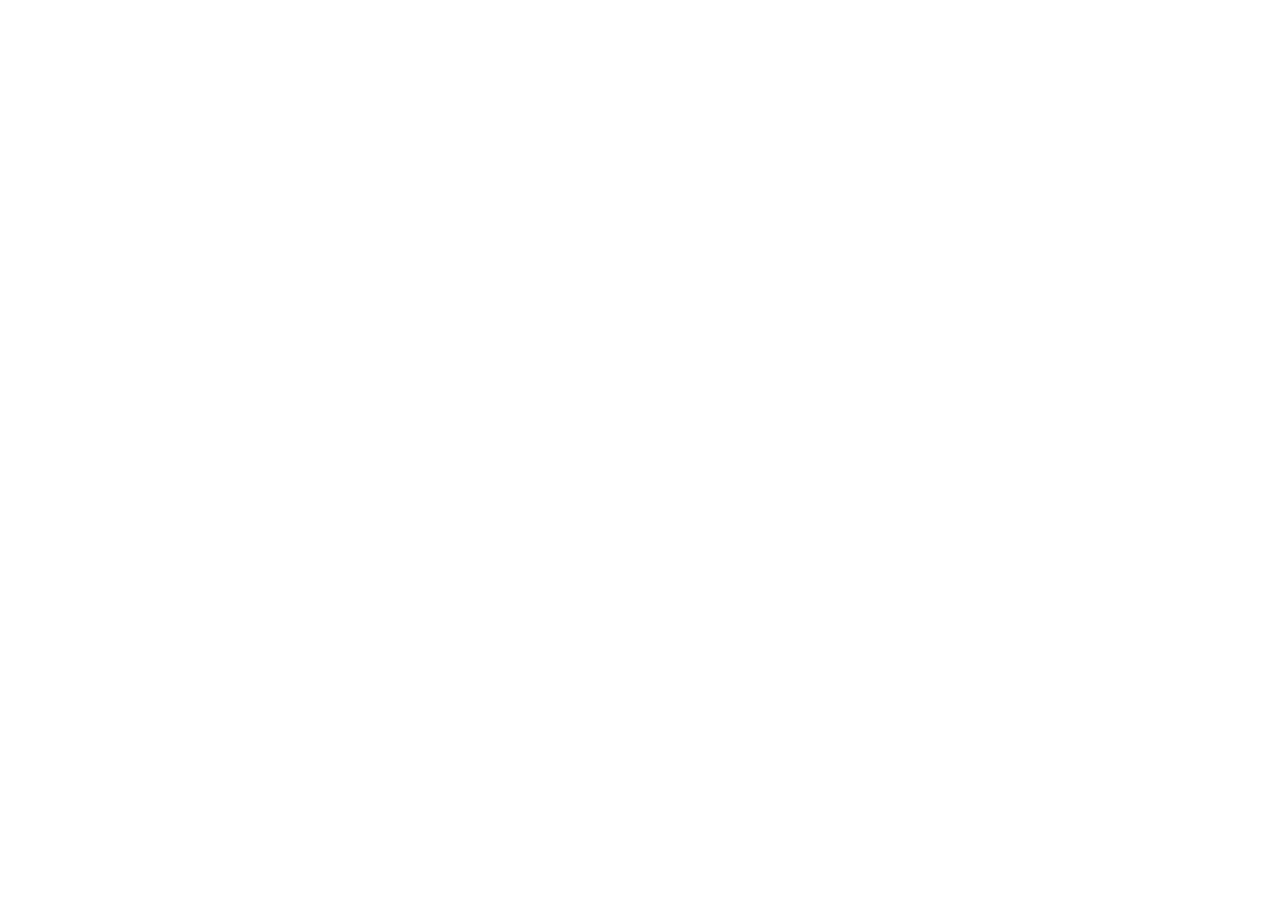
==== hobbiton.html @ b62ad3d4 "Created the initial website structure with the homepage, five attraction detail pages, stylesheet, a" ====
<!DOCTYPE html>
<html lang="en">

<head>
    <meta charset="UTF-8">
    <meta name="viewport" content="width=device-width, initial-scale=1.0">
    <title>Hobbiton Movie Set</title>
    <link rel="stylesheet" href="style.css">
</head>

<body>

</body>

</html>
---- style.css ----
/* Main stylesheet for the New Zealand tourist attractions website */
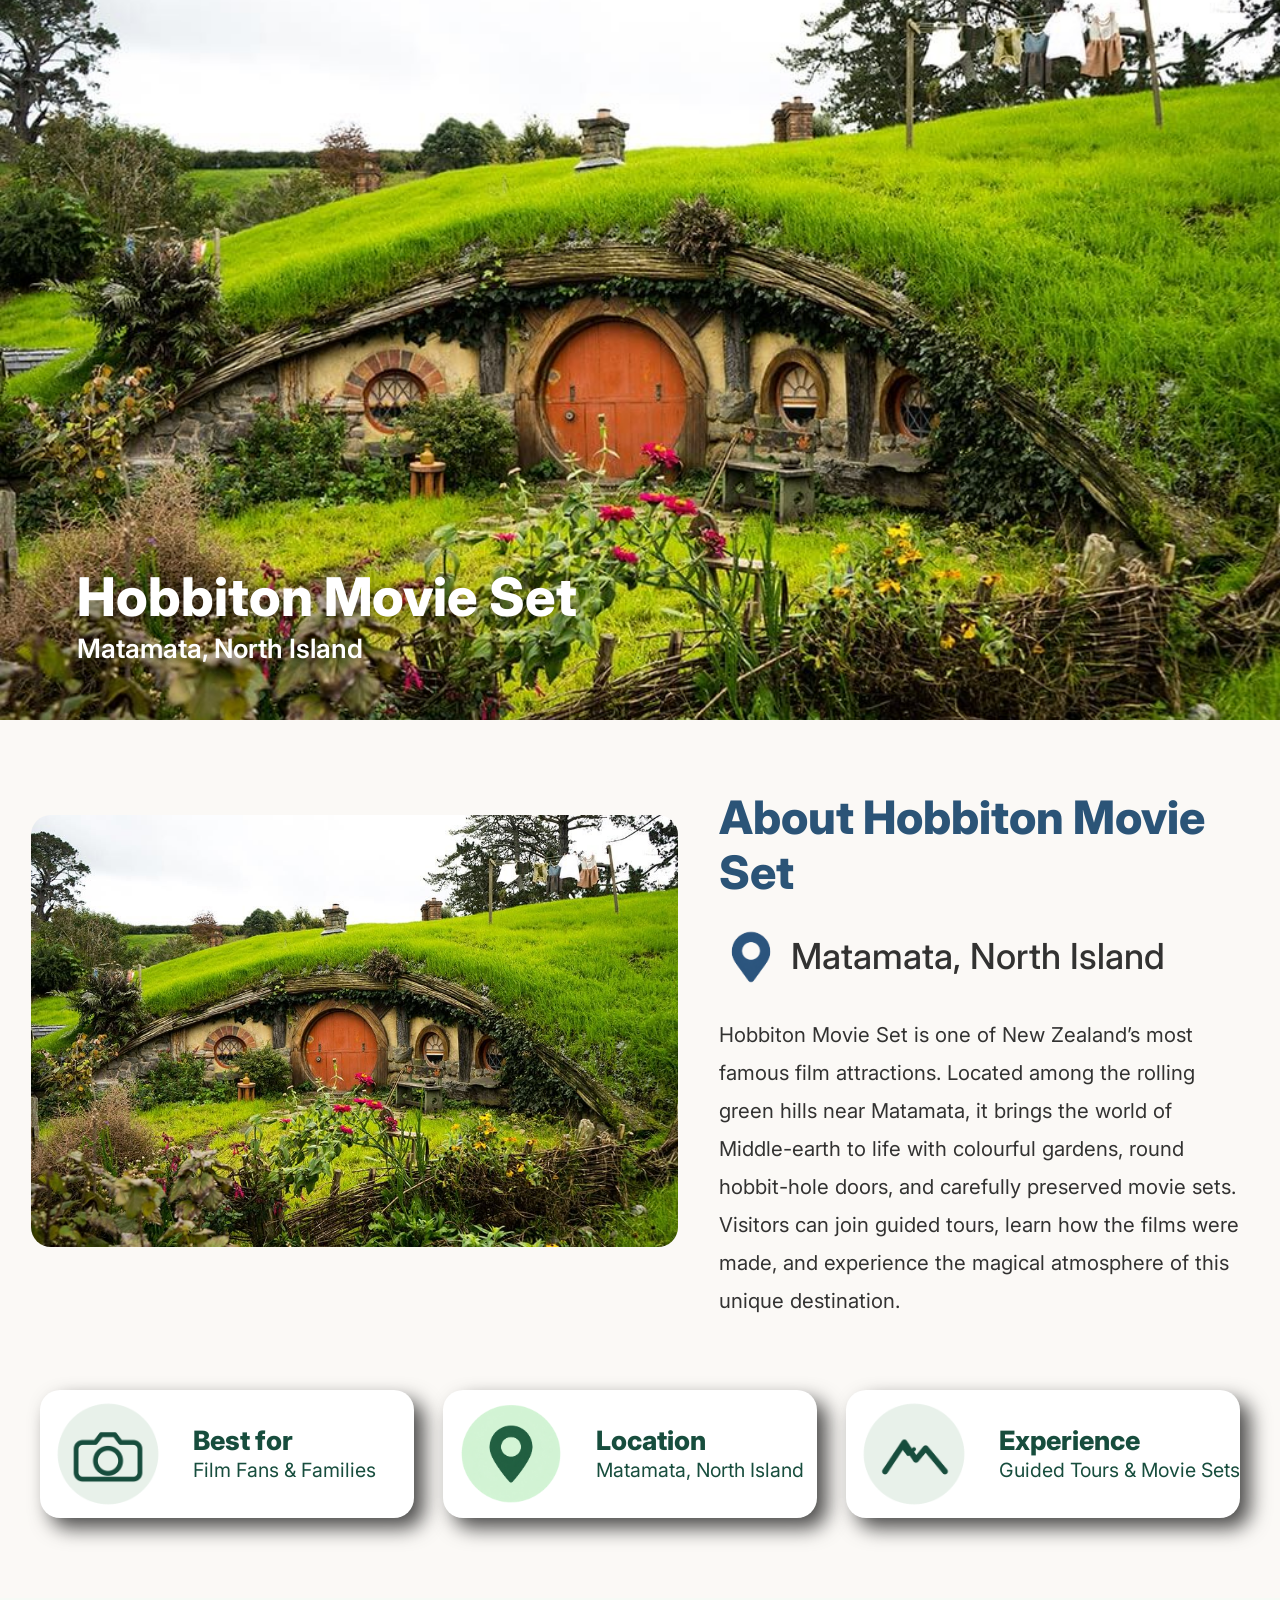
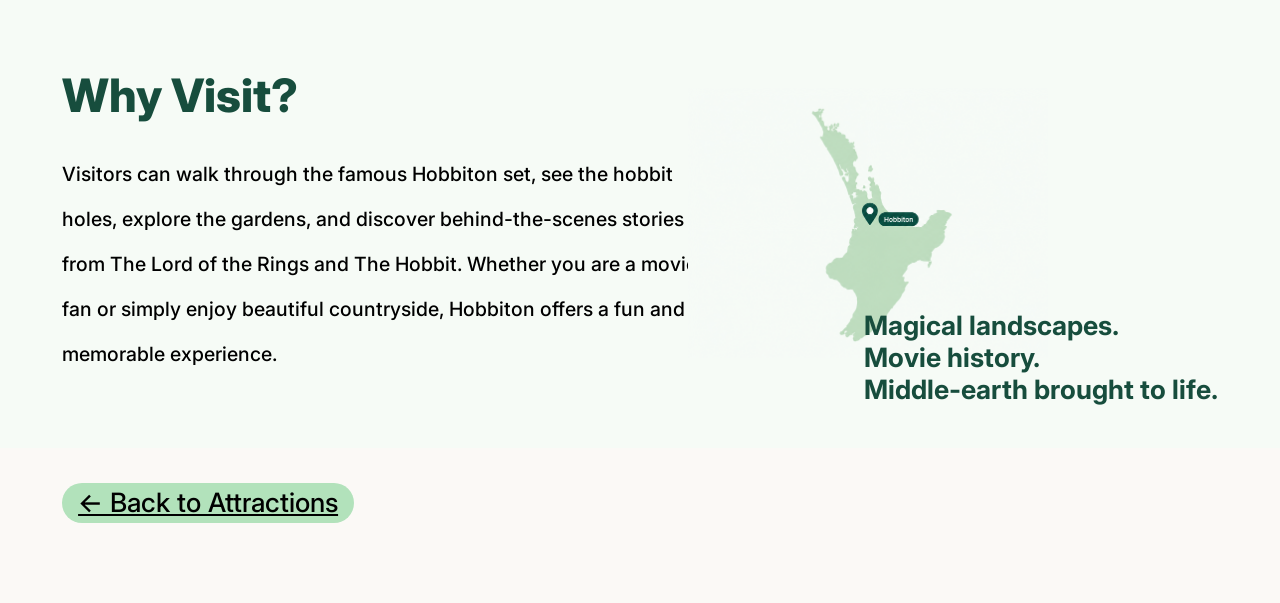
==== commit e0b792df: "Add Hobbiton Movie Set detail page" ====
--- a/hobbiton.html
+++ b/hobbiton.html
@@ -4,12 +4,180 @@
 <head>
     <meta charset="UTF-8">
     <meta name="viewport" content="width=device-width, initial-scale=1.0">
+
     <title>Hobbiton Movie Set</title>
+
     <link rel="stylesheet" href="style.css">
+
+    <link
+        href="https://fonts.googleapis.com/css2?family=Inter:wght@400;500;600;800;900&display=swap"
+        rel="stylesheet"
+    >
 </head>
 
 <body>
 
+    <!-- Hobbiton Hero Section -->
+    <section class="detail-hero">
+
+        <img
+            src="image/Hobbiton-Movie-Set.jpg"
+            alt="Hobbiton Movie Set"
+            class="detail-hero-image"
+        >
+
+        <div class="detail-hero-text">
+            <h1>Hobbiton Movie Set</h1>
+            <p>Matamata, North Island</p>
+        </div>
+
+    </section>
+
+
+    <!-- About Hobbiton Movie Set -->
+    <section class="milford-about">
+
+        <img
+            class="milford-about-image"
+            src="image/Hobbiton-Movie-Set.jpg"
+            alt="Hobbiton Movie Set"
+        >
+
+        <div class="milford-about-content">
+
+            <h2>About Hobbiton Movie Set</h2>
+
+            <div class="milford-about-location">
+
+                <img
+                    src="image/blue-location-image.png"
+                    alt="Location icon"
+                >
+
+                <p>Matamata, North Island</p>
+
+            </div>
+
+            <p class="milford-about-description">
+                Hobbiton Movie Set is one of New Zealand’s most
+                famous film attractions. Located among the rolling
+                green hills near Matamata, it brings the world of
+                Middle-earth to life with colourful gardens, round
+                hobbit-hole doors, and carefully preserved movie
+                sets. Visitors can join guided tours, learn how the
+                films were made, and experience the magical
+                atmosphere of this unique destination.
+            </p>
+
+        </div>
+
+    </section>
+
+
+    <!-- Hobbiton Information Cards -->
+    <section class="milford-info-cards">
+
+        <div class="milford-info-card">
+
+            <img
+                src="image/camera.png"
+                alt="Camera icon"
+                class="milford-info-icon"
+            >
+
+            <div class="milford-info-text">
+                <h3>Best for</h3>
+                <p>Film Fans &amp; Families</p>
+            </div>
+
+        </div>
+
+
+        <div class="milford-info-card">
+
+            <img
+                src="image/location.png"
+                alt="Location icon"
+                class="milford-info-icon"
+            >
+
+            <div class="milford-info-text">
+                <h3>Location</h3>
+                <p>Matamata, North Island</p>
+            </div>
+
+        </div>
+
+
+        <div class="milford-info-card">
+
+            <img
+                src="image/mountain.png"
+                alt="Mountain icon"
+                class="milford-info-icon"
+            >
+
+            <div class="milford-info-text">
+                <h3>Experience</h3>
+                <p>Guided Tours &amp; Movie Sets</p>
+            </div>
+
+        </div>
+
+    </section>
+
+
+    <!-- Why Visit Section -->
+    <section class="why-visit-section">
+
+        <div class="why-visit-content">
+
+            <div class="why-visit-text">
+
+                <h2>Why Visit?</h2>
+
+                <p>
+                    Visitors can walk through the famous Hobbiton set,
+                    see the hobbit holes, explore the gardens, and
+                    discover behind-the-scenes stories from The Lord
+                    of the Rings and The Hobbit. Whether you are a
+                    movie fan or simply enjoy beautiful countryside,
+                    Hobbiton offers a fun and memorable experience.
+                </p>
+
+            </div>
+
+
+            <div class="why-visit-map-area">
+
+                <img
+                    src="image/map-for-Hobbiton-Movie-Set.png"
+                    alt="Map showing Hobbiton Movie Set"
+                    class="why-visit-map"
+                >
+
+                <p class="why-visit-slogan">
+                    Magical landscapes.<br>
+                    Movie history.<br>
+                    Middle-earth brought to life.
+                </p>
+
+            </div>
+
+        </div>
+
+    </section>
+
+
+    <!-- Back to Attractions -->
+    <div class="back-button-container">
+
+        <a class="back-to-attractions" href="index.html#attractions">
+            ← Back to Attractions
+        </a>
+
+    </div>
+
 </body>
 
 </html>
--- a/style.css
+++ b/style.css
@@ -1 +1,1126 @@
-/* Main stylesheet for the New Zealand tourist attractions website */+/* Main stylesheet for the New Zealand tourist attractions website */
+
+* {
+    box-sizing: border-box;
+}
+
+html {
+    scroll-behavior: smooth;
+}
+
+body {
+    margin: 0;
+    font-family: Arial, Helvetica, sans-serif;
+    background-color: #fbf9f6;
+    color: #333333;
+    overflow-x: hidden;
+}
+
+h1,
+h2,
+h3,
+p {
+    margin-top: 0;
+}
+
+
+
+/* Hero section - matches the Figma desktop design */
+
+.hero-section {
+    position: relative;
+
+    width: 100%;
+    max-width: 1440px;
+
+    height: min(720px, 50vw);
+
+    margin: 0 auto;
+
+    background-image: url("image/title.jpg");
+    background-size: cover;
+    background-position: center;
+    background-repeat: no-repeat;
+
+    overflow: hidden;
+}
+
+
+/* Main heading scales slightly on different desktop screen sizes */
+
+.hero-title {
+    position: absolute;
+    
+    left: 6.67%;
+    top: 34.86%;
+
+    width: 86%;
+    
+    margin: 0;
+
+    font-family: "Inter", Arial, sans-serif;
+    font-size: clamp(48px, 6.25vw, 90px);
+    font-weight: 800;
+    line-height: 1.05;
+
+    color: #ffffff;
+
+    text-shadow: 0 4px 25px rgba(0, 0, 0, 0.6);
+}
+
+
+/* Keeps the title on the same two lines as the Figma design */
+
+.hero-title span {
+    display: block;
+    white-space: nowrap;
+}
+
+.hero-subtitle {
+    position: absolute;
+
+    left: 6.67%;
+    top: 68%;
+
+    width: 56%;
+
+    margin: 0;
+
+    font-family: "Inter", Arial, sans-serif;
+    font-size: clamp(18px, 2.08vw, 30px);
+    font-weight: 600;
+    line-height: 1.2;
+
+    color: #ffffff;
+
+    text-shadow: 0 4px 20px rgba(0, 0, 0, 0.8);
+}
+
+
+
+/* Discover Aotearoa Section */
+
+.discover-section {
+    width: 100%;
+    max-width: 1440px;
+    margin: 0 auto;
+    background-color: transparent;
+}
+
+.discover-content {
+    width: calc(100% - 12%);
+    max-width: 1227px;
+
+    margin: 0 auto;
+
+    padding-top: 55px;
+    padding-bottom: 70px;
+
+    display: grid;
+    grid-template-columns: 47% 1fr;
+    column-gap: 6%;
+
+    align-items: start;
+}
+
+
+/* Left text */
+
+.discover-text h2 {
+    margin: 0 0 22px 0;
+
+    font-family: "Inter", Arial, sans-serif;
+    font-size: 48px;
+    font-weight: 800;
+
+    color: #2B5477;
+}
+
+.discover-text p {
+    width: 100%;
+    margin: 0;
+
+    font-family: "Inter", Arial, sans-serif;
+    font-size: 24px;
+    font-weight: 400;
+    line-height: 34px;
+
+    color: #000000;
+}
+
+
+/* Right statistics */
+
+.discover-stats {
+    display: grid;
+    grid-template-columns: repeat(3, 1fr);
+    gap: 6%;
+}
+
+.stat-item {
+    width: 100%;
+    text-align: center;
+}
+
+.stat-item img {
+    display: block;
+
+    width: min(150px, 100%);
+    aspect-ratio: 1 / 1;
+
+    margin: 0 auto;  
+}
+
+.stat-number {
+    margin: 0;
+
+    font-family: "Inter", Arial, sans-serif;
+    font-size: 48px;
+    font-weight: 800;
+    line-height: 58px;
+
+    color: #2B5477;
+}
+
+.stat-endless {
+    font-size: 40px;
+}
+
+.stat-label {
+    margin: 0;
+
+    font-family: "Inter", Arial, sans-serif;
+    font-size: 24px;
+    font-weight: 500;
+    line-height: 34px;
+
+    color: #000000;
+    white-space: nowrap;
+}
+
+
+
+/* Five Classic Attractions Section */
+
+.attractions-section {
+    width: 100%;
+    max-width: 1440px;
+
+    margin: 0 auto;
+
+    background-color: #F6F3EB;
+
+    border-radius: 40px;
+
+    box-shadow: 20px 4px 30px 5px rgba(0, 0, 0, 1);
+
+    padding-top: 37px;
+    padding-bottom: 100px;
+}
+
+
+/* Attractions section heading */
+
+.attractions-title {
+    margin: 0;
+
+    text-align: center;
+
+    font-family: "Inter", Arial, sans-serif;
+    font-size: 64px;
+    font-weight: 900;
+    line-height: normal;
+
+    color: #2B5477;
+}
+
+
+
+/* Milford Sound - Place 1 */
+
+.place {
+    width: calc(100% - 9.4%);
+    max-width: 1369px;
+
+    margin-left: auto;
+    margin-right: auto;
+}
+
+.place-one {
+    margin-top: 70px;
+
+    display: grid;
+    grid-template-columns: 42% 1fr;
+    column-gap: 3%;
+
+    align-items: start;
+}
+
+.place-one .place-info {
+    padding-left: 30px;
+}
+
+/* Main attraction image */
+
+.place-image {
+    width: 100%;
+    aspect-ratio: 575 / 383;
+
+    display: block;
+    object-fit: cover;
+
+    margin-top: 30px;
+}
+
+
+/* Right-hand information */
+
+.place-info {
+    min-width: 0;
+}
+
+
+/* Number and title */
+
+.place-heading {
+    display: flex;
+    align-items: center;
+    gap: 18px;
+}
+
+.place-number {
+    width: clamp(58px, 5.9vw, 85px);
+    aspect-ratio: 1 / 1;
+
+    flex-shrink: 0;
+
+    display: flex;
+    align-items: center;
+    justify-content: center;
+
+    border-radius: 26px;
+
+    background-color: #2B5477;
+
+    font-family: "Inter", Arial, sans-serif;
+    font-size: clamp(38px, 3.75vw, 54px);
+    font-weight: 800;
+
+    color: #FFFFFF;
+}
+
+.place-heading h3 {
+    margin: 0;
+
+    font-family: "Inter", Arial, sans-serif;
+    font-size: clamp(32px, 3.6vw, 52px);
+    font-weight: 800;
+    line-height: normal;
+
+    color: #2B5477;
+}
+
+
+/* Location */
+
+.place-location {
+    margin-top: 12px;
+
+    display: flex;
+    align-items: center;
+
+    gap: 10px;
+}
+
+.place-location img {
+    width: 38px;
+    height: auto;
+
+    display: block;
+}
+
+.place-location p {
+    margin: 0;
+
+    font-family: "Inter", Arial, sans-serif;
+    font-size: clamp(25px, 2.8vw, 40px);
+    font-weight: 500;
+
+    color: rgba(0, 0, 0, 0.8);
+}
+
+
+/* Description */
+
+.place-description {
+    width: 100%;
+
+    margin-top: 35px;
+    margin-bottom: 0;
+
+    font-family: "Inter", Arial, sans-serif;
+    font-size: clamp(25px, 2.8vw, 40px);
+    font-weight: 500;
+    line-height: 1.2;
+
+    color: rgba(0, 0, 0, 0.8);
+}
+
+
+/* Tags */
+
+.place-tags {
+    margin-top: 28px;
+
+    display: flex;
+    align-items: center;
+
+    gap: 20px;
+}
+
+.tag {
+    display: inline-flex;
+    align-items: center;
+    justify-content: center;
+
+    padding: 4px 16px;
+
+    border-radius: 20px;
+
+    font-family: "Inter", Arial, sans-serif;
+    font-size: clamp(28px, 3.1vw, 45px);
+    font-weight: 500;
+    line-height: 1;
+
+    color: #000000;
+}
+
+.tag-nature {
+    background-color: #89BEEC;
+}
+
+.tag-adventure {
+    background-color: #B2E2BB;
+}
+
+
+/* Learn More link */
+
+.learn-more {
+    display: inline-block;
+
+    margin-top: 17px;
+
+    font-family: "Inter", Arial, sans-serif;
+    font-size: clamp(26px, 2.8vw, 40px);
+    font-weight: 500;
+
+    color: #000000;
+    text-decoration: none;
+}
+
+.learn-more span {
+    text-decoration: underline;
+}
+
+.learn-more:hover {
+    opacity: 0.7;
+}
+
+
+
+/* Hobbiton Movie Set - Place 2 */
+
+.place-two {
+    margin-top: 180px;
+
+    display: grid;
+    grid-template-columns: 1fr 42%;
+    column-gap: 3%;
+
+    align-items: start;
+}
+
+.place-two .place-info {
+    padding-left: 30px;
+}
+
+/* Culture tag */
+
+.tag-culture {
+    background-color: #F4C97A;
+}
+
+
+/* Family tag */
+
+.tag-family {
+    background-color: #C8B6E8;
+}
+
+
+
+/* Waitomo Glowworm Caves - Place 3 */
+
+.place-three {
+    margin-top: 180px;
+
+    display: grid;
+    grid-template-columns: 42% 1fr;
+    column-gap: 3%;
+
+    align-items: start;
+}
+
+.place-three .place-info {
+    padding-left: 30px;
+}
+
+
+/* Unique tag */
+
+.tag-unique {
+    background-color: #E6B7DF;
+}
+
+
+
+/* Rotorua - Place 4 */
+
+.place-four {
+    margin-top: 180px;
+
+    display: grid;
+    grid-template-columns: 1fr 42%;
+    column-gap: 3%;
+
+    align-items: start;
+}
+
+.place-four .place-info {
+    padding-left: 30px;
+}
+
+
+/* Relaxation tag */
+
+.tag-relaxation {
+    background-color: #F3B6A8;
+}
+
+
+
+/* Aoraki / Mount Cook - Place 5 */
+
+.place-five {
+    margin-top: 180px;
+
+    display: grid;
+    grid-template-columns: 42% 1fr;
+    column-gap: 3%;
+
+    align-items: start;
+}
+
+.place-five .place-info {
+    padding-left: 30px;
+}
+
+
+
+/* Where Are They Section */
+
+.location-section {
+    width: 100%;
+    max-width: 1440px;
+    height: 450px;
+    margin: 100px auto 0;
+    background-color: #F0F9EB;
+}
+
+
+/* Main layout */
+
+.location-content {
+    width: calc(100% - 9.2%);
+    height: 100%;
+    margin: 0 auto;
+
+    display: grid;
+    grid-template-columns: 52% 48%;
+    align-items: center;
+}
+
+
+/* Left side */
+
+.location-list h2 {
+    margin: 0 0 36px 0;
+
+    font-family: "Inter", Arial, sans-serif;
+    font-size: clamp(36px, 3.6vw, 52px);
+    font-weight: 800;
+    line-height: 1.1;
+
+    color: #174D3D;
+}
+
+
+/* Individual location row */
+
+.location-item {
+    display: flex;
+    align-items: center;
+    gap: 18px;
+
+    margin-bottom: 8px;
+}
+
+.location-item img {
+    width: 48px;
+    height: 48px;
+    flex-shrink: 0;
+}
+
+.location-item p {
+    margin: 0;
+
+    font-family: "Inter", Arial, sans-serif;
+    font-size: clamp(20px, 2.1vw, 30px);
+    line-height: 1.2;
+
+    white-space: nowrap;
+}
+
+.location-item strong {
+    font-weight: 800;
+    color: #174D3D;
+}
+
+.location-item span {
+    font-weight: 500;
+    color: #000000;
+}
+
+
+/* Right side */
+
+.location-map-area {
+    position: relative;
+    height: 100%;
+}
+
+.all-places-map {
+    position: absolute;
+
+    width: min(406px, 65%);
+    height: auto;
+
+    top: 0;
+    left: 0;
+
+    display: block;
+}
+
+
+/* Bottom right slogan */
+
+.location-slogan {
+    position: absolute;
+
+    right: 0;
+    bottom: 70px;
+
+    margin: 0;
+
+    font-family: "Inter", Arial, sans-serif;
+    font-size: clamp(21px, 2.1vw, 30px);
+    font-weight: 700;
+    line-height: 1.2;
+
+    color: #174D3D;
+}
+
+
+
+/* Travel Tips Section */
+
+.travel-tips-section {
+    width: calc(100% - 6.2%);
+    max-width: 1351px;
+    margin: 100px auto 0;
+
+    padding-bottom: 100px;
+}
+
+
+/* Travel Tips heading */
+
+.travel-tips-title {
+    margin: 0 0 69px 0;
+
+    text-align: center;
+
+    font-family: "Inter", Arial, sans-serif;
+    font-size: clamp(44px, 4.45vw, 64px);
+    font-weight: 900;
+    line-height: 1.2;
+
+    color: #2B5477;
+}
+
+
+/* Three tip cards */
+
+.travel-tips-cards {
+    display: grid;
+    grid-template-columns: repeat(3, 1fr);
+    gap: 29px;
+}
+
+
+/* Individual card */
+
+.travel-tip-card {
+    height: 174px;
+
+    display: flex;
+    align-items: center;
+
+    background-color: #FFFFFF;
+
+    border-radius: 20px;
+
+    box-shadow: 10px 10px 20px 0 rgba(0, 0, 0, 0.7);
+
+    overflow: hidden;
+}
+
+
+/* Tip icon */
+
+.travel-tip-icon {
+    width: 126px;
+    height: 126px;
+
+    flex-shrink: 0;
+
+    object-fit: contain;
+}
+
+
+/* Tip text */
+
+.travel-tip-text {
+    padding-right: 20px;
+}
+
+
+/* Card heading */
+
+.travel-tip-text h3 {
+    margin: 0 0 5px 0;
+
+    font-family: "Inter", Arial, sans-serif;
+    font-size: clamp(18px, 1.74vw, 25px);
+    font-weight: 800;
+    line-height: 1.2;
+
+    color: #174D3D;
+}
+
+
+/* Card description */
+
+.travel-tip-text p {
+    margin: 0;
+
+    font-family: "Inter", Arial, sans-serif;
+    font-size: clamp(12px, 1.04vw, 15px);
+    font-weight: 400;
+    line-height: 23px;
+
+    color: #174D3D;
+}
+
+
+
+/* Detail Page Hero Section */
+
+.detail-hero {
+    position: relative;
+
+    width: 100%;
+    max-width: 1440px;
+    height: 720px;
+
+    margin: 0 auto;
+
+    overflow: hidden;
+}
+
+
+.detail-hero-image {
+    width: 100%;
+    height: 100%;
+
+    display: block;
+
+    object-fit: cover;
+}
+
+
+/* Hero text */
+
+.detail-hero-text {
+    position: absolute;
+
+    left: 6%;
+    bottom: 55px;
+}
+
+
+.detail-hero-text h1 {
+    margin: 0;
+
+    font-family: "Inter", Arial, sans-serif;
+    font-size: clamp(42px, 4.17vw, 60px);
+    font-weight: 800;
+    line-height: 1.1;
+
+    color: #FFFFFF;
+
+    text-shadow:
+        0 4px 25px rgba(0, 0, 0, 0.6);
+}
+
+
+.detail-hero-text p {
+    margin: 6px 0 0 0;
+
+    font-family: "Inter", Arial, sans-serif;
+    font-size: clamp(22px, 2.08vw, 30px);
+    font-weight: 600;
+    line-height: 1.2;
+
+    color: #FFFFFF;
+
+    text-shadow:
+        0 4px 20px rgba(0, 0, 0, 0.8);
+}
+
+
+
+/* About Milford Sound Section */
+
+.milford-about {
+    width: calc(100% - 4.8%);
+    max-width: 1325px;
+
+    margin: 70px auto 0;
+
+    display: grid;
+    grid-template-columns: 53.1% 1fr;
+    column-gap: 3.4%;
+
+    align-items: start;
+}
+
+
+/* Milford Sound image */
+
+.milford-about-image {
+    width: 100%;
+    aspect-ratio: 704 / 470;
+
+    display: block;
+    object-fit: cover;
+
+    border-radius: 20px;
+
+    margin-top: 25px;
+}
+
+
+/* Right content */
+
+.milford-about-content {
+    min-width: 0;
+}
+
+
+/* About heading */
+
+.milford-about-content h2 {
+    margin: 0;
+
+    font-family: "Inter", Arial, sans-serif;
+    font-size: clamp(36px, 3.6vw, 52px);
+    font-weight: 800;
+    line-height: 1.2;
+
+    color: #2B5477;
+}
+
+
+/* Location row */
+
+.milford-about-location {
+    margin-top: 24px;
+
+    display: flex;
+    align-items: center;
+
+    gap: 8px;
+}
+
+.milford-about-location img {
+    width: 64px;
+    height: 64px;
+
+    flex-shrink: 0;
+}
+
+.milford-about-location p {
+    margin: 0;
+
+    font-family: "Inter", Arial, sans-serif;
+    font-size: clamp(28px, 2.8vw, 40px);
+    font-weight: 500;
+    line-height: 1.2;
+
+    color: rgba(0, 0, 0, 0.8);
+
+    white-space: nowrap;
+}
+
+
+/* Description */
+
+.milford-about-description {
+    margin: 27px 0 0 0;
+
+    font-family: "Inter", Arial, sans-serif;
+    font-size: clamp(17px, 1.6vw, 23px);
+    font-weight: 400;
+    line-height: 38px;
+
+    color: rgba(0, 0, 0, 0.8);
+}
+
+
+
+/* Milford Sound Information Cards */
+
+.milford-info-cards {
+    width: calc(100% - 6.2%);
+    max-width: 1351px;
+
+    margin: 70px auto 0;
+
+    display: grid;
+    grid-template-columns: repeat(3, 1fr);
+    gap: 29px;
+}
+
+
+/* Individual information card */
+
+.milford-info-card {
+    height: 128px;
+
+    display: flex;
+    align-items: center;
+
+    padding-left: 10px;
+
+    background-color: #FFFFFF;
+    border-radius: 20px;
+
+    box-shadow: 10px 10px 20px 0 rgba(0, 0, 0, 0.7);
+}
+
+
+/* Card icon */
+
+.milford-info-icon {
+    width: 116px;
+    height: 116px;
+
+    flex-shrink: 0;
+
+    object-fit: contain;
+}
+
+
+/* Card text */
+
+.milford-info-text {
+    margin-left: 27px;
+}
+
+
+/* Card heading */
+
+.milford-info-text h3 {
+    margin: 0;
+
+    font-family: "Inter", Arial, sans-serif;
+    font-size: clamp(22px, 2.08vw, 30px);
+    font-weight: 800;
+    line-height: 1.2;
+
+    color: #174D3D;
+}
+
+
+/* Card description */
+
+.milford-info-text p {
+    margin: 2px 0 0 0;
+
+    font-family: "Inter", Arial, sans-serif;
+    font-size: clamp(16px, 1.53vw, 22px);
+    font-weight: 400;
+    line-height: 1.2;
+
+    color: #174D3D;
+
+    white-space: nowrap;
+}
+
+
+
+/* Why Visit Section */
+
+.why-visit-section {
+    width: 100%;
+    max-width: 1440px;
+    height: 450px;
+
+    margin: 80px auto 0;
+
+    background-color: #F6FBF6;
+}
+
+
+/* Main layout */
+
+.why-visit-content {
+    width: calc(100% - 9.7%);
+    height: 100%;
+
+    margin: 0 auto;
+
+    display: grid;
+    grid-template-columns: 55% 45%;
+
+    align-items: center;
+}
+
+
+/* Left side */
+
+.why-visit-text h2 {
+    margin: 0 0 28px 0;
+
+    font-family: "Inter", Arial, sans-serif;
+    font-size: clamp(36px, 3.6vw, 52px);
+    font-weight: 800;
+    line-height: 1.2;
+
+    color: #174D3D;
+}
+
+
+.why-visit-text p {
+    max-width: 707px;
+
+    margin: 0;
+
+    font-family: "Inter", Arial, sans-serif;
+    font-size: clamp(17px, 1.53vw, 22px);
+    font-weight: 500;
+    line-height: 45px;
+
+    color: #000000;
+}
+
+
+/* Right side */
+
+.why-visit-map-area {
+    position: relative;
+
+    height: 100%;
+}
+
+
+/* Milford Sound map */
+
+.why-visit-map {
+    position: absolute;
+
+    width: 360px;
+    height: 450px;
+
+    left: -10px;
+    top: 0;
+
+    object-fit: contain;
+}
+
+
+/* Right-side slogan */
+
+.why-visit-slogan {
+    position: absolute;
+
+    right: 0;
+    bottom: 42px;
+
+    margin: 0;
+
+    font-family: "Inter", Arial, sans-serif;
+    font-size: clamp(22px, 2.08vw, 30px);
+    font-weight: 700;
+    line-height: 1.2;
+
+    color: #174D3D;
+}
+
+
+
+/* Back to Attractions Button */
+
+.back-button-container {
+    width: calc(100% - 9.7%);
+    max-width: 1300px;
+
+    margin: 35px auto 80px;
+}
+
+
+.back-to-attractions {
+    display: inline-block;
+
+    padding: 4px 16px;
+
+    background-color: #B2E2BB;
+    border-radius: 20px;
+
+    font-family: "Inter", Arial, sans-serif;
+    font-size: clamp(22px, 2.08vw, 30px);
+    font-weight: 500;
+    line-height: 1.2;
+
+    color: #000000;
+    text-decoration: underline;
+
+    transition: 0.2s ease;
+}
+
+
+.back-to-attractions:hover {
+    opacity: 0.8;
+}
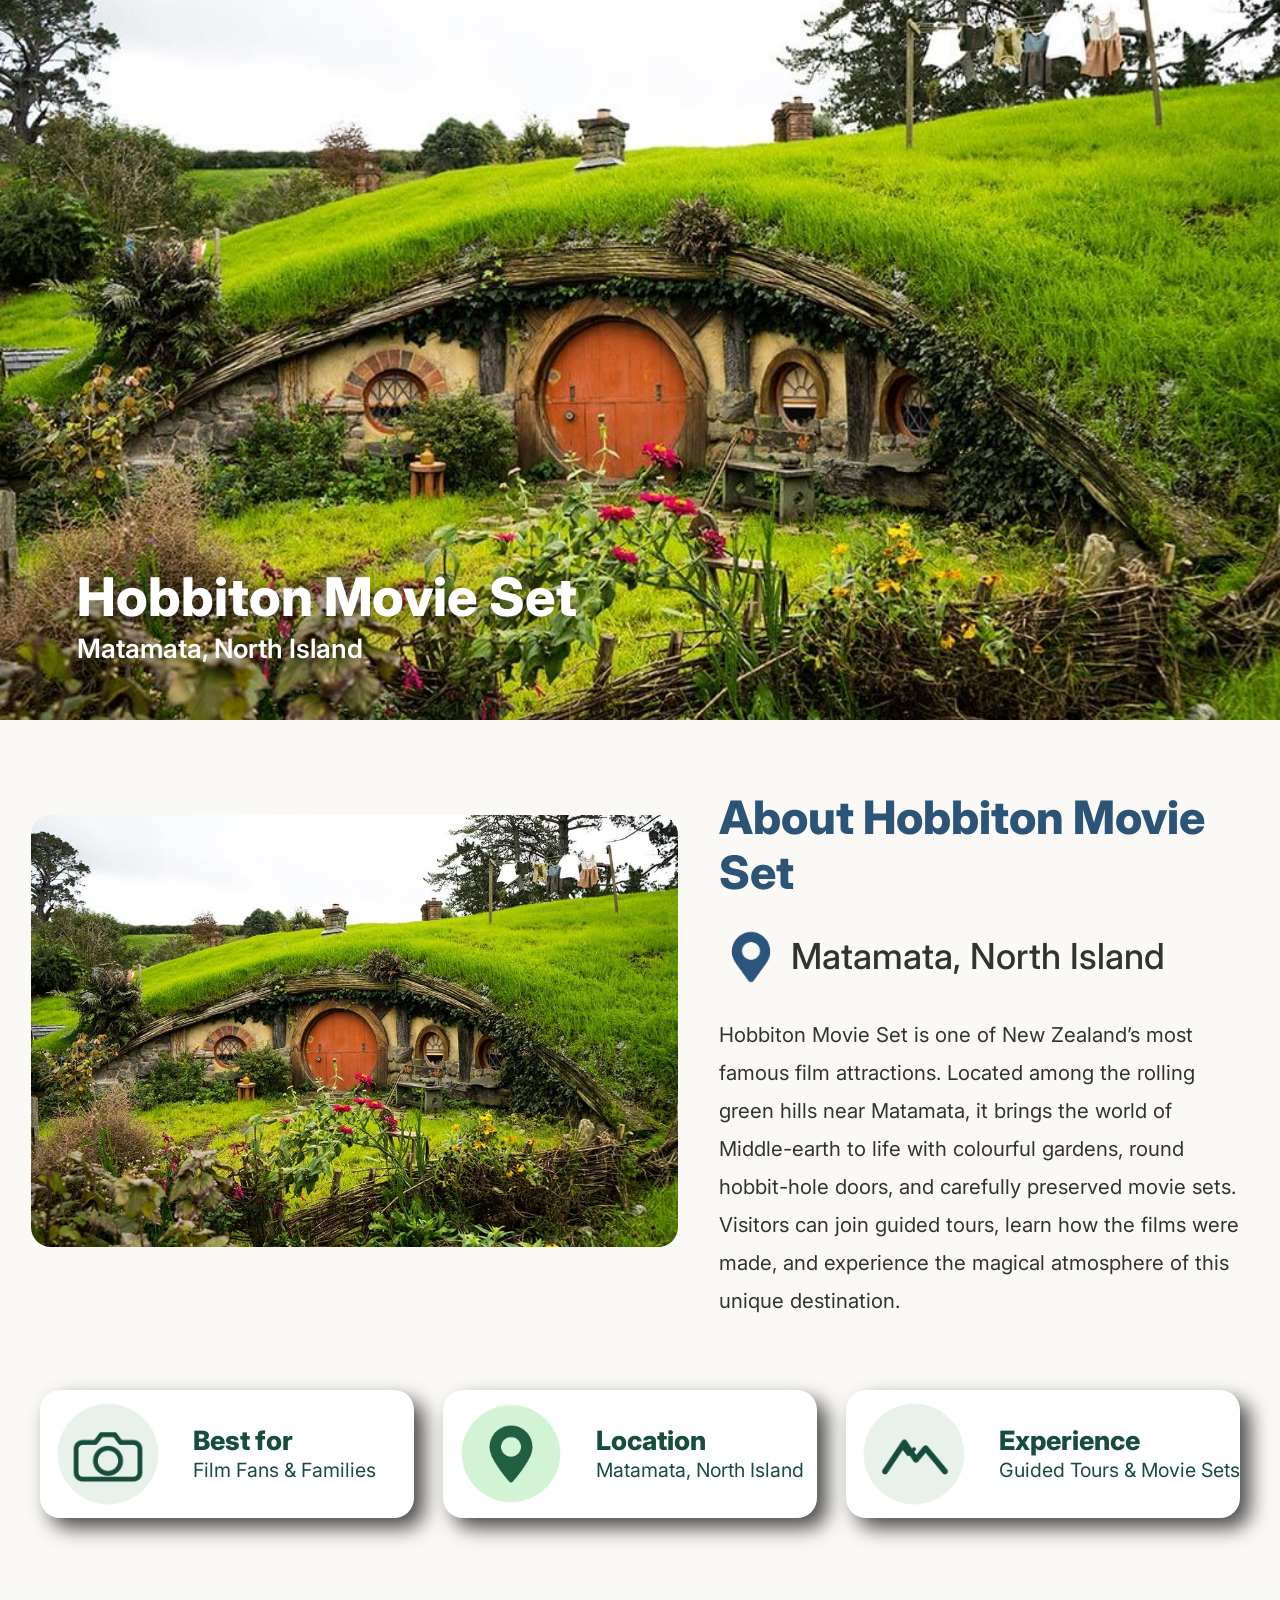
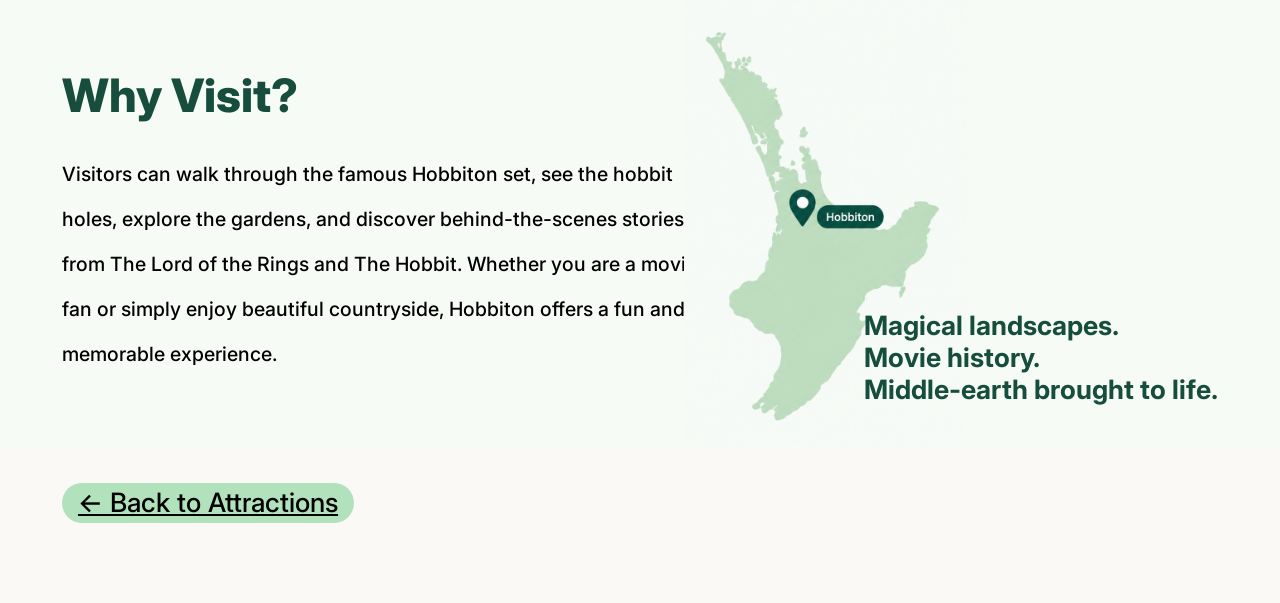
==== commit fe26f1fd: "Added separate map classes for each detail page so their positions can be adjusted independently, an" ====
--- a/hobbiton.html
+++ b/hobbiton.html
@@ -153,7 +153,7 @@
                 <img
                     src="image/map-for-Hobbiton-Movie-Set.png"
                     alt="Map showing Hobbiton Movie Set"
-                    class="why-visit-map"
+                    class="why-visit-map hobbiton-map"
                 >
 
                 <p class="why-visit-slogan">
--- a/style.css
+++ b/style.css
@@ -1064,10 +1064,18 @@
     width: 360px;
     height: 450px;
 
+    top: 0;
+
+    object-fit: contain;
+}
+
+
+.milford-map {
     left: -10px;
-    top: 0;
-
-    object-fit: contain;
+}
+
+.hobbiton-map {
+    left: -52px;
 }
 
 
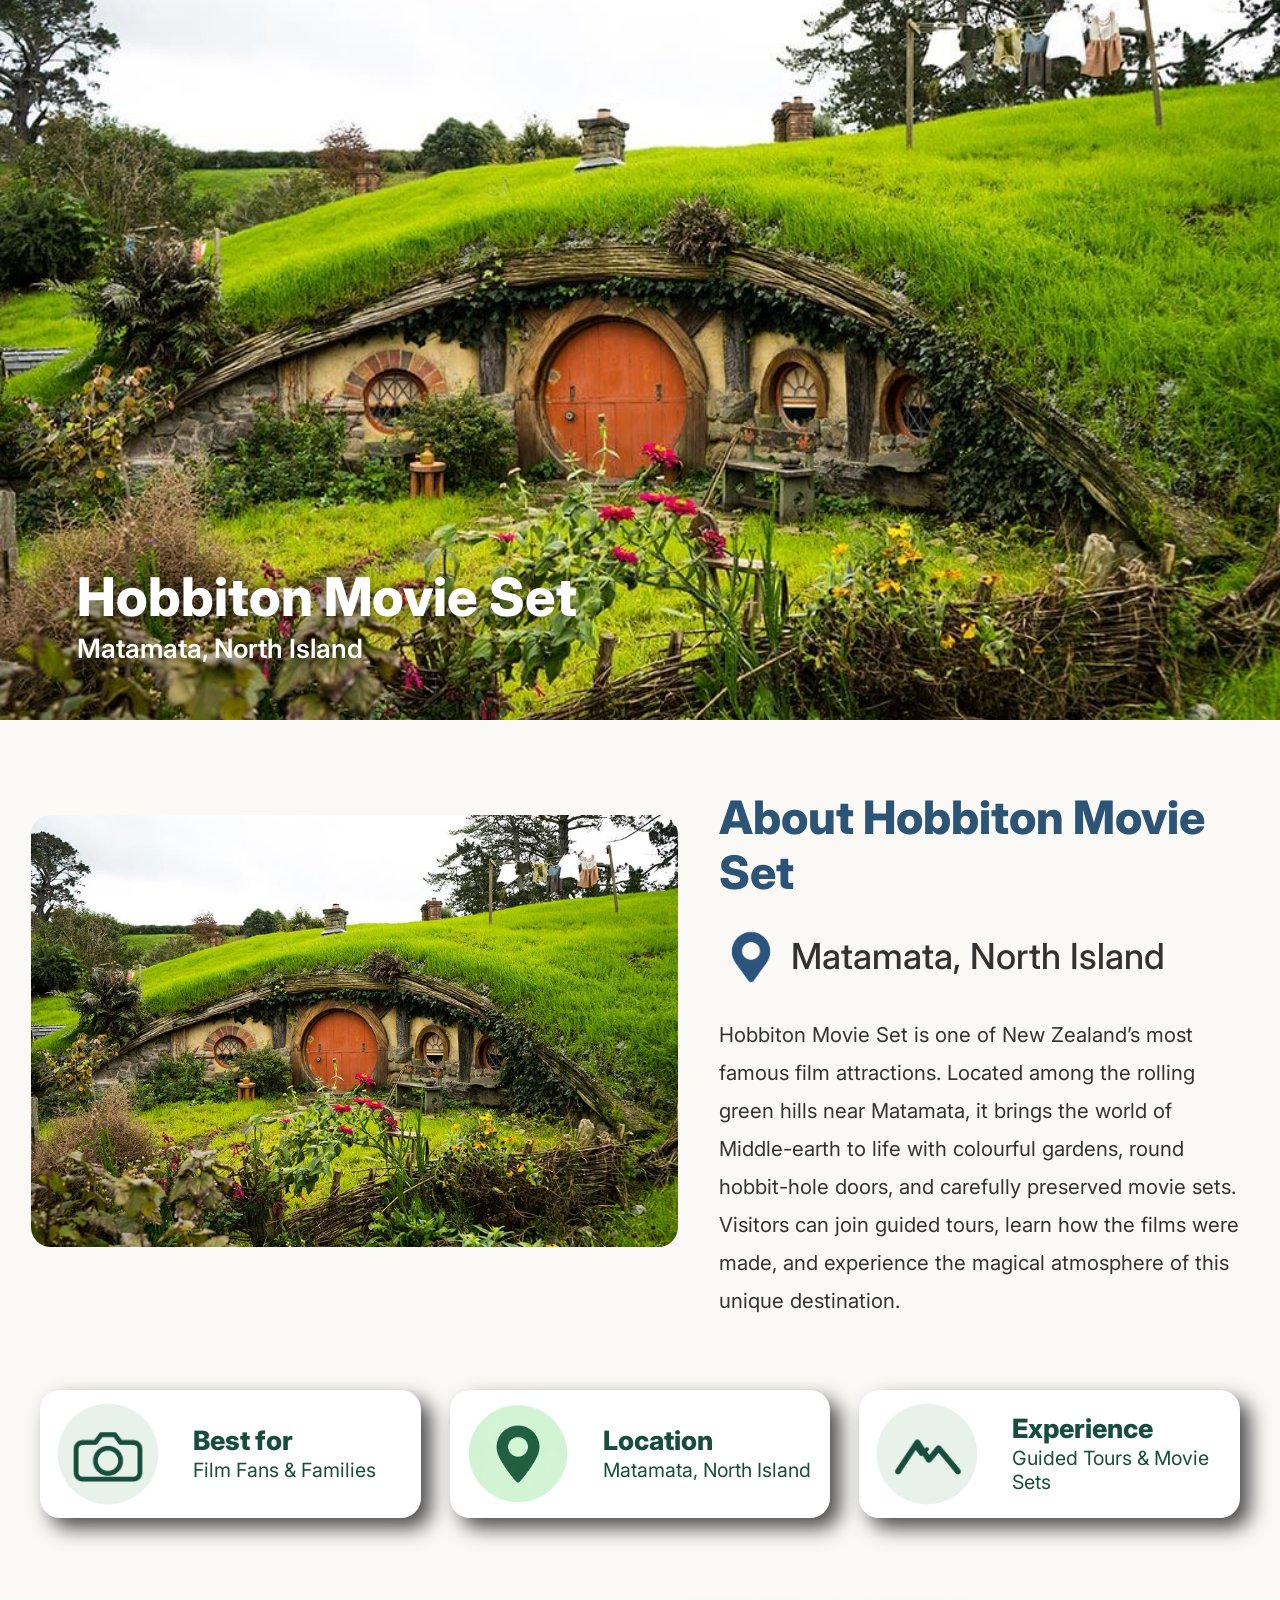
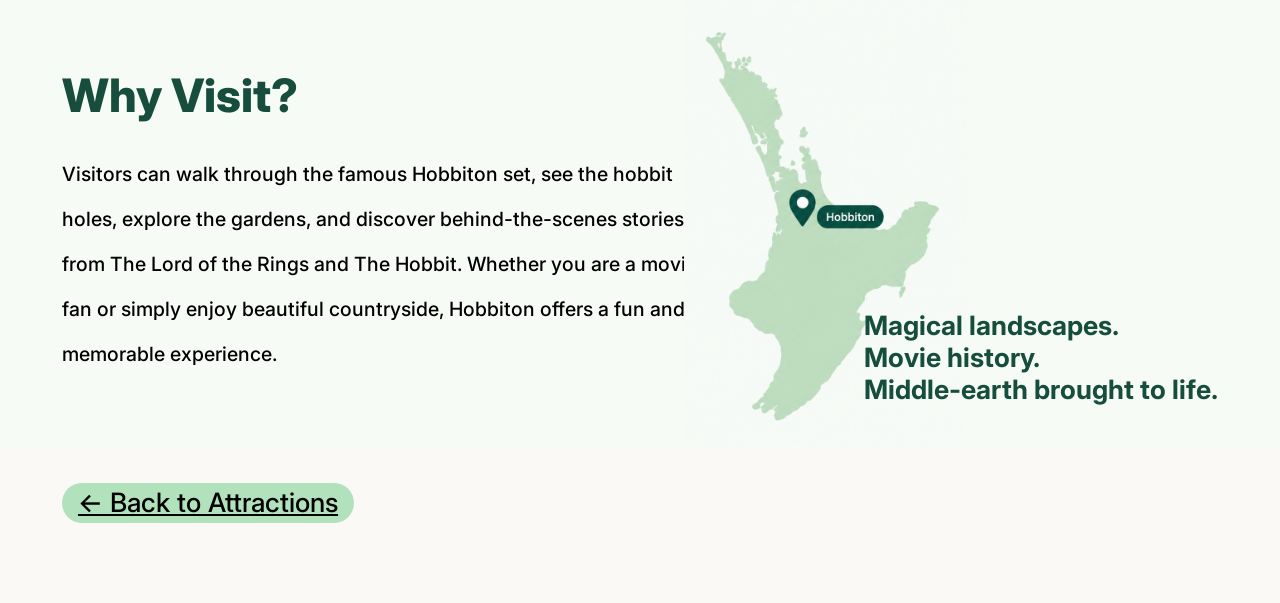
==== commit 8090b8b3: "Renamed Milford-specific classes to shared detail-page classes because the same styles are used acro" ====
--- a/hobbiton.html
+++ b/hobbiton.html
@@ -35,19 +35,19 @@
 
 
     <!-- About Hobbiton Movie Set -->
-    <section class="milford-about">
+    <section class="detail-about">
 
         <img
-            class="milford-about-image"
+            class="detail-about-image"
             src="image/Hobbiton-Movie-Set.jpg"
             alt="Hobbiton Movie Set"
         >
 
-        <div class="milford-about-content">
+        <div class="detail-about-content">
 
             <h2>About Hobbiton Movie Set</h2>
 
-            <div class="milford-about-location">
+            <div class="detail-about-location">
 
                 <img
                     src="image/blue-location-image.png"
@@ -58,7 +58,7 @@
 
             </div>
 
-            <p class="milford-about-description">
+            <p class="detail-about-description">
                 Hobbiton Movie Set is one of New Zealand’s most
                 famous film attractions. Located among the rolling
                 green hills near Matamata, it brings the world of
@@ -75,17 +75,17 @@
 
 
     <!-- Hobbiton Information Cards -->
-    <section class="milford-info-cards">
+    <section class="detail-info-cards">
 
-        <div class="milford-info-card">
+        <div class="detail-info-card">
 
             <img
                 src="image/camera.png"
                 alt="Camera icon"
-                class="milford-info-icon"
+                class="detail-info-icon"
             >
 
-            <div class="milford-info-text">
+            <div class="detail-info-text">
                 <h3>Best for</h3>
                 <p>Film Fans &amp; Families</p>
             </div>
@@ -93,15 +93,15 @@
         </div>
 
 
-        <div class="milford-info-card">
+        <div class="detail-info-card">
 
             <img
                 src="image/location.png"
                 alt="Location icon"
-                class="milford-info-icon"
+                class="detail-info-icon"
             >
 
-            <div class="milford-info-text">
+            <div class="detail-info-text">
                 <h3>Location</h3>
                 <p>Matamata, North Island</p>
             </div>
@@ -109,15 +109,15 @@
         </div>
 
 
-        <div class="milford-info-card">
+        <div class="detail-info-card">
 
             <img
                 src="image/mountain.png"
                 alt="Mountain icon"
-                class="milford-info-icon"
+                class="detail-info-icon"
             >
 
-            <div class="milford-info-text">
+            <div class="detail-info-text">
                 <h3>Experience</h3>
                 <p>Guided Tours &amp; Movie Sets</p>
             </div>
--- a/style.css
+++ b/style.css
@@ -1,5 +1,4 @@
 /* Main stylesheet for the New Zealand tourist attractions website */
-
 * {
     box-sizing: border-box;
 }
@@ -26,51 +25,37 @@
 
 
 /* Hero section - matches the Figma desktop design */
-
 .hero-section {
     position: relative;
-
     width: 100%;
     max-width: 1440px;
-
     height: min(720px, 50vw);
-
     margin: 0 auto;
-
     background-image: url("image/title.jpg");
     background-size: cover;
     background-position: center;
     background-repeat: no-repeat;
-
     overflow: hidden;
 }
 
 
 /* Main heading scales slightly on different desktop screen sizes */
-
 .hero-title {
     position: absolute;
-    
     left: 6.67%;
     top: 34.86%;
-
-    width: 86%;
-    
-    margin: 0;
-
+    width: 86%;  
+    margin: 0;
     font-family: "Inter", Arial, sans-serif;
     font-size: clamp(48px, 6.25vw, 90px);
     font-weight: 800;
     line-height: 1.05;
-
-    color: #ffffff;
-
+    color: #FFFFFF;
     text-shadow: 0 4px 25px rgba(0, 0, 0, 0.6);
 }
 
 
 /* Keeps the title on the same two lines as the Figma design */
-
 .hero-title span {
     display: block;
     white-space: nowrap;
@@ -78,28 +63,21 @@
 
 .hero-subtitle {
     position: absolute;
-
     left: 6.67%;
     top: 68%;
-
     width: 56%;
-
-    margin: 0;
-
+    margin: 0;
     font-family: "Inter", Arial, sans-serif;
     font-size: clamp(18px, 2.08vw, 30px);
     font-weight: 600;
     line-height: 1.2;
-
-    color: #ffffff;
-
+    color: #FFFFFF;
     text-shadow: 0 4px 20px rgba(0, 0, 0, 0.8);
 }
 
 
 
 /* Discover Aotearoa Section */
-
 .discover-section {
     width: 100%;
     max-width: 1440px;
@@ -110,47 +88,37 @@
 .discover-content {
     width: calc(100% - 12%);
     max-width: 1227px;
-
     margin: 0 auto;
-
     padding-top: 55px;
     padding-bottom: 70px;
-
     display: grid;
     grid-template-columns: 47% 1fr;
     column-gap: 6%;
-
     align-items: start;
 }
 
 
 /* Left text */
-
 .discover-text h2 {
     margin: 0 0 22px 0;
-
     font-family: "Inter", Arial, sans-serif;
     font-size: 48px;
     font-weight: 800;
-
     color: #2B5477;
 }
 
 .discover-text p {
     width: 100%;
     margin: 0;
-
     font-family: "Inter", Arial, sans-serif;
     font-size: 24px;
     font-weight: 400;
     line-height: 34px;
-
     color: #000000;
 }
 
 
 /* Right statistics */
-
 .discover-stats {
     display: grid;
     grid-template-columns: repeat(3, 1fr);
@@ -164,21 +132,17 @@
 
 .stat-item img {
     display: block;
-
     width: min(150px, 100%);
     aspect-ratio: 1 / 1;
-
     margin: 0 auto;  
 }
 
 .stat-number {
     margin: 0;
-
     font-family: "Inter", Arial, sans-serif;
     font-size: 48px;
     font-weight: 800;
     line-height: 58px;
-
     color: #2B5477;
 }
 
@@ -188,12 +152,10 @@
 
 .stat-label {
     margin: 0;
-
     font-family: "Inter", Arial, sans-serif;
     font-size: 24px;
     font-weight: 500;
     line-height: 34px;
-
     color: #000000;
     white-space: nowrap;
 }
@@ -201,87 +163,79 @@
 
 
 /* Five Classic Attractions Section */
-
 .attractions-section {
     width: 100%;
     max-width: 1440px;
-
     margin: 0 auto;
-
     background-color: #F6F3EB;
-
     border-radius: 40px;
-
     box-shadow: 20px 4px 30px 5px rgba(0, 0, 0, 1);
-
     padding-top: 37px;
     padding-bottom: 100px;
 }
 
 
 /* Attractions section heading */
-
 .attractions-title {
     margin: 0;
-
     text-align: center;
-
     font-family: "Inter", Arial, sans-serif;
     font-size: 64px;
     font-weight: 900;
     line-height: normal;
-
     color: #2B5477;
 }
 
 
-
-/* Milford Sound - Place 1 */
-
+/* Attraction Cards */
 .place {
     width: calc(100% - 9.4%);
     max-width: 1369px;
-
-    margin-left: auto;
-    margin-right: auto;
-}
-
-.place-one {
-    margin-top: 70px;
-
+    margin: 0 auto;
+}
+
+
+/* Image left, text right */
+.place-one,
+.place-three,
+.place-five {
+    margin-top: 180px;
     display: grid;
     grid-template-columns: 42% 1fr;
     column-gap: 3%;
-
     align-items: start;
 }
 
-.place-one .place-info {
-    padding-left: 30px;
-}
-
-/* Main attraction image */
-
+
+/* Text left, image right */
+.place-two,
+.place-four {
+    margin-top: 180px;
+    display: grid;
+    grid-template-columns: 1fr 42%;
+    column-gap: 3%;
+    align-items: start;
+}
+
+
+/* Attraction image */
 .place-image {
     width: 100%;
     aspect-ratio: 575 / 383;
-
     display: block;
     object-fit: cover;
-
     margin-top: 30px;
 }
 
 
-/* Right-hand information */
-
+/* Attraction information */
 .place-info {
     min-width: 0;
+    padding-left: 30px;
 }
 
 
 /* Number and title */
-
 .place-heading {
     display: flex;
     align-items: center;
@@ -291,90 +245,69 @@
 .place-number {
     width: clamp(58px, 5.9vw, 85px);
     aspect-ratio: 1 / 1;
-
     flex-shrink: 0;
-
     display: flex;
     align-items: center;
     justify-content: center;
-
     border-radius: 26px;
-
     background-color: #2B5477;
-
     font-family: "Inter", Arial, sans-serif;
     font-size: clamp(38px, 3.75vw, 54px);
     font-weight: 800;
-
     color: #FFFFFF;
 }
 
 .place-heading h3 {
     margin: 0;
-
     font-family: "Inter", Arial, sans-serif;
     font-size: clamp(32px, 3.6vw, 52px);
     font-weight: 800;
     line-height: normal;
-
     color: #2B5477;
 }
 
 
 /* Location */
-
 .place-location {
     margin-top: 12px;
-
     display: flex;
     align-items: center;
-
     gap: 10px;
 }
 
 .place-location img {
     width: 38px;
     height: auto;
-
     display: block;
 }
 
 .place-location p {
     margin: 0;
-
     font-family: "Inter", Arial, sans-serif;
     font-size: clamp(25px, 2.8vw, 40px);
     font-weight: 500;
-
     color: rgba(0, 0, 0, 0.8);
 }
 
 
 /* Description */
-
 .place-description {
     width: 100%;
-
     margin-top: 35px;
     margin-bottom: 0;
-
     font-family: "Inter", Arial, sans-serif;
     font-size: clamp(25px, 2.8vw, 40px);
     font-weight: 500;
     line-height: 1.2;
-
     color: rgba(0, 0, 0, 0.8);
 }
 
 
 /* Tags */
-
 .place-tags {
     margin-top: 28px;
-
     display: flex;
     align-items: center;
-
     gap: 20px;
 }
 
@@ -382,19 +315,17 @@
     display: inline-flex;
     align-items: center;
     justify-content: center;
-
     padding: 4px 16px;
-
     border-radius: 20px;
-
     font-family: "Inter", Arial, sans-serif;
     font-size: clamp(28px, 3.1vw, 45px);
     font-weight: 500;
     line-height: 1;
-
     color: #000000;
 }
 
+
+/* Attraction tag colours */
 .tag-nature {
     background-color: #89BEEC;
 }
@@ -403,18 +334,30 @@
     background-color: #B2E2BB;
 }
 
+.tag-culture {
+    background-color: #F4C97A;
+}
+
+.tag-family {
+    background-color: #C8B6E8;
+}
+
+.tag-unique {
+    background-color: #E6B7DF;
+}
+
+.tag-relaxation {
+    background-color: #F3B6A8;
+}
+
 
 /* Learn More link */
-
 .learn-more {
     display: inline-block;
-
     margin-top: 17px;
-
     font-family: "Inter", Arial, sans-serif;
     font-size: clamp(26px, 2.8vw, 40px);
     font-weight: 500;
-
     color: #000000;
     text-decoration: none;
 }
@@ -429,107 +372,7 @@
 
 
 
-/* Hobbiton Movie Set - Place 2 */
-
-.place-two {
-    margin-top: 180px;
-
-    display: grid;
-    grid-template-columns: 1fr 42%;
-    column-gap: 3%;
-
-    align-items: start;
-}
-
-.place-two .place-info {
-    padding-left: 30px;
-}
-
-/* Culture tag */
-
-.tag-culture {
-    background-color: #F4C97A;
-}
-
-
-/* Family tag */
-
-.tag-family {
-    background-color: #C8B6E8;
-}
-
-
-
-/* Waitomo Glowworm Caves - Place 3 */
-
-.place-three {
-    margin-top: 180px;
-
-    display: grid;
-    grid-template-columns: 42% 1fr;
-    column-gap: 3%;
-
-    align-items: start;
-}
-
-.place-three .place-info {
-    padding-left: 30px;
-}
-
-
-/* Unique tag */
-
-.tag-unique {
-    background-color: #E6B7DF;
-}
-
-
-
-/* Rotorua - Place 4 */
-
-.place-four {
-    margin-top: 180px;
-
-    display: grid;
-    grid-template-columns: 1fr 42%;
-    column-gap: 3%;
-
-    align-items: start;
-}
-
-.place-four .place-info {
-    padding-left: 30px;
-}
-
-
-/* Relaxation tag */
-
-.tag-relaxation {
-    background-color: #F3B6A8;
-}
-
-
-
-/* Aoraki / Mount Cook - Place 5 */
-
-.place-five {
-    margin-top: 180px;
-
-    display: grid;
-    grid-template-columns: 42% 1fr;
-    column-gap: 3%;
-
-    align-items: start;
-}
-
-.place-five .place-info {
-    padding-left: 30px;
-}
-
-
-
 /* Where Are They Section */
-
 .location-section {
     width: 100%;
     max-width: 1440px;
@@ -540,12 +383,10 @@
 
 
 /* Main layout */
-
 .location-content {
     width: calc(100% - 9.2%);
     height: 100%;
     margin: 0 auto;
-
     display: grid;
     grid-template-columns: 52% 48%;
     align-items: center;
@@ -553,26 +394,21 @@
 
 
 /* Left side */
-
 .location-list h2 {
     margin: 0 0 36px 0;
-
     font-family: "Inter", Arial, sans-serif;
     font-size: clamp(36px, 3.6vw, 52px);
     font-weight: 800;
     line-height: 1.1;
-
     color: #174D3D;
 }
 
 
 /* Individual location row */
-
 .location-item {
     display: flex;
     align-items: center;
     gap: 18px;
-
     margin-bottom: 8px;
 }
 
@@ -584,11 +420,9 @@
 
 .location-item p {
     margin: 0;
-
     font-family: "Inter", Arial, sans-serif;
     font-size: clamp(20px, 2.1vw, 30px);
     line-height: 1.2;
-
     white-space: nowrap;
 }
 
@@ -604,7 +438,6 @@
 
 
 /* Right side */
-
 .location-map-area {
     position: relative;
     height: 100%;
@@ -612,66 +445,51 @@
 
 .all-places-map {
     position: absolute;
-
     width: min(406px, 65%);
     height: auto;
-
     top: 0;
     left: 0;
-
     display: block;
 }
 
 
 /* Bottom right slogan */
-
 .location-slogan {
     position: absolute;
-
     right: 0;
     bottom: 70px;
-
-    margin: 0;
-
+    margin: 0;
     font-family: "Inter", Arial, sans-serif;
     font-size: clamp(21px, 2.1vw, 30px);
     font-weight: 700;
     line-height: 1.2;
-
     color: #174D3D;
 }
 
 
 
 /* Travel Tips Section */
-
 .travel-tips-section {
     width: calc(100% - 6.2%);
     max-width: 1351px;
     margin: 100px auto 0;
-
     padding-bottom: 100px;
 }
 
 
 /* Travel Tips heading */
-
 .travel-tips-title {
     margin: 0 0 69px 0;
-
     text-align: center;
-
     font-family: "Inter", Arial, sans-serif;
     font-size: clamp(44px, 4.45vw, 64px);
     font-weight: 900;
     line-height: 1.2;
-
     color: #2B5477;
 }
 
 
 /* Three tip cards */
-
 .travel-tips-cards {
     display: grid;
     grid-template-columns: repeat(3, 1fr);
@@ -680,244 +498,184 @@
 
 
 /* Individual card */
-
 .travel-tip-card {
     height: 174px;
-
     display: flex;
     align-items: center;
-
     background-color: #FFFFFF;
-
     border-radius: 20px;
-
     box-shadow: 10px 10px 20px 0 rgba(0, 0, 0, 0.7);
-
     overflow: hidden;
 }
 
 
 /* Tip icon */
-
 .travel-tip-icon {
     width: 126px;
     height: 126px;
-
     flex-shrink: 0;
-
     object-fit: contain;
 }
 
 
 /* Tip text */
-
 .travel-tip-text {
     padding-right: 20px;
 }
 
 
 /* Card heading */
-
 .travel-tip-text h3 {
     margin: 0 0 5px 0;
-
     font-family: "Inter", Arial, sans-serif;
     font-size: clamp(18px, 1.74vw, 25px);
     font-weight: 800;
     line-height: 1.2;
-
     color: #174D3D;
 }
 
 
 /* Card description */
-
 .travel-tip-text p {
     margin: 0;
-
     font-family: "Inter", Arial, sans-serif;
     font-size: clamp(12px, 1.04vw, 15px);
     font-weight: 400;
     line-height: 23px;
-
     color: #174D3D;
 }
 
 
 
 /* Detail Page Hero Section */
-
 .detail-hero {
     position: relative;
-
     width: 100%;
     max-width: 1440px;
     height: 720px;
-
     margin: 0 auto;
-
     overflow: hidden;
 }
 
-
 .detail-hero-image {
     width: 100%;
     height: 100%;
-
     display: block;
-
     object-fit: cover;
 }
 
 
 /* Hero text */
-
 .detail-hero-text {
     position: absolute;
-
     left: 6%;
     bottom: 55px;
 }
 
-
 .detail-hero-text h1 {
     margin: 0;
-
     font-family: "Inter", Arial, sans-serif;
     font-size: clamp(42px, 4.17vw, 60px);
     font-weight: 800;
     line-height: 1.1;
-
     color: #FFFFFF;
-
-    text-shadow:
-        0 4px 25px rgba(0, 0, 0, 0.6);
-}
-
+    text-shadow: 0 4px 25px rgba(0, 0, 0, 0.6);
+}
 
 .detail-hero-text p {
     margin: 6px 0 0 0;
-
     font-family: "Inter", Arial, sans-serif;
     font-size: clamp(22px, 2.08vw, 30px);
     font-weight: 600;
     line-height: 1.2;
-
     color: #FFFFFF;
-
-    text-shadow:
-        0 4px 20px rgba(0, 0, 0, 0.8);
-}
-
-
-
-/* About Milford Sound Section */
-
-.milford-about {
+    text-shadow: 0 4px 20px rgba(0, 0, 0, 0.8);
+}
+
+
+
+/* Detail Page About Section */
+.detail-about {
     width: calc(100% - 4.8%);
     max-width: 1325px;
-
     margin: 70px auto 0;
-
     display: grid;
     grid-template-columns: 53.1% 1fr;
     column-gap: 3.4%;
-
     align-items: start;
 }
 
 
-/* Milford Sound image */
-
-.milford-about-image {
+/* Attraction image */
+.detail-about-image {
     width: 100%;
     aspect-ratio: 704 / 470;
-
     display: block;
     object-fit: cover;
-
     border-radius: 20px;
-
     margin-top: 25px;
 }
 
 
 /* Right content */
-
-.milford-about-content {
+.detail-about-content {
     min-width: 0;
 }
 
 
 /* About heading */
-
-.milford-about-content h2 {
-    margin: 0;
-
+.detail-about-content h2 {
+    margin: 0;
     font-family: "Inter", Arial, sans-serif;
     font-size: clamp(36px, 3.6vw, 52px);
     font-weight: 800;
     line-height: 1.2;
-
     color: #2B5477;
 }
 
 
 /* Location row */
-
-.milford-about-location {
+.detail-about-location {
     margin-top: 24px;
-
     display: flex;
     align-items: center;
-
     gap: 8px;
 }
 
-.milford-about-location img {
+.detail-about-location img {
     width: 64px;
     height: 64px;
-
     flex-shrink: 0;
 }
 
-.milford-about-location p {
-    margin: 0;
-
+.detail-about-location p {
+    margin: 0;
     font-family: "Inter", Arial, sans-serif;
     font-size: clamp(28px, 2.8vw, 40px);
     font-weight: 500;
     line-height: 1.2;
-
     color: rgba(0, 0, 0, 0.8);
-
     white-space: nowrap;
 }
 
 
 /* Description */
-
-.milford-about-description {
+.detail-about-description {
     margin: 27px 0 0 0;
-
     font-family: "Inter", Arial, sans-serif;
     font-size: clamp(17px, 1.6vw, 23px);
     font-weight: 400;
     line-height: 38px;
-
     color: rgba(0, 0, 0, 0.8);
 }
 
 
 
-/* Milford Sound Information Cards */
-
-.milford-info-cards {
+/* Detail Page Information Cards */
+.detail-info-cards {
     width: calc(100% - 6.2%);
     max-width: 1351px;
-
     margin: 70px auto 0;
-
     display: grid;
     grid-template-columns: repeat(3, 1fr);
     gap: 29px;
@@ -925,150 +683,111 @@
 
 
 /* Individual information card */
-
-.milford-info-card {
+.detail-info-card {
     height: 128px;
-
     display: flex;
     align-items: center;
-
     padding-left: 10px;
-
     background-color: #FFFFFF;
     border-radius: 20px;
-
     box-shadow: 10px 10px 20px 0 rgba(0, 0, 0, 0.7);
 }
 
 
 /* Card icon */
-
-.milford-info-icon {
+.detail-info-icon {
     width: 116px;
     height: 116px;
-
     flex-shrink: 0;
-
     object-fit: contain;
 }
 
-
-/* Card text */
-
-.milford-info-text {
+.detail-info-text {
     margin-left: 27px;
+    min-width: 0;
 }
 
 
 /* Card heading */
-
-.milford-info-text h3 {
-    margin: 0;
-
+.detail-info-text h3 {
+    margin: 0;
     font-family: "Inter", Arial, sans-serif;
     font-size: clamp(22px, 2.08vw, 30px);
     font-weight: 800;
     line-height: 1.2;
-
     color: #174D3D;
 }
 
 
 /* Card description */
-
-.milford-info-text p {
+.detail-info-text p {
     margin: 2px 0 0 0;
-
     font-family: "Inter", Arial, sans-serif;
     font-size: clamp(16px, 1.53vw, 22px);
     font-weight: 400;
     line-height: 1.2;
-
     color: #174D3D;
-
-    white-space: nowrap;
 }
 
 
 
 /* Why Visit Section */
-
 .why-visit-section {
     width: 100%;
     max-width: 1440px;
     height: 450px;
-
     margin: 80px auto 0;
-
     background-color: #F6FBF6;
 }
 
 
 /* Main layout */
-
 .why-visit-content {
     width: calc(100% - 9.7%);
     height: 100%;
-
     margin: 0 auto;
-
     display: grid;
     grid-template-columns: 55% 45%;
-
     align-items: center;
 }
 
 
 /* Left side */
-
 .why-visit-text h2 {
     margin: 0 0 28px 0;
-
     font-family: "Inter", Arial, sans-serif;
     font-size: clamp(36px, 3.6vw, 52px);
     font-weight: 800;
     line-height: 1.2;
-
     color: #174D3D;
 }
-
 
 .why-visit-text p {
     max-width: 707px;
-
-    margin: 0;
-
+    margin: 0;
     font-family: "Inter", Arial, sans-serif;
     font-size: clamp(17px, 1.53vw, 22px);
     font-weight: 500;
     line-height: 45px;
-
     color: #000000;
 }
 
 
 /* Right side */
-
 .why-visit-map-area {
     position: relative;
-
     height: 100%;
 }
 
 
-/* Milford Sound map */
-
+/* Detail page maps */
 .why-visit-map {
     position: absolute;
-
     width: 360px;
     height: 450px;
-
     top: 0;
-
     object-fit: contain;
 }
-
 
 .milford-map {
     left: -10px;
@@ -1078,56 +797,54 @@
     left: -52px;
 }
 
+.waitomo-map {
+    left: -11px;
+}
+
+.rotorua-map {
+    left: 4px;
+}
+
+.mount-cook-map {
+    left: -4px;
+}
+
 
 /* Right-side slogan */
-
 .why-visit-slogan {
     position: absolute;
-
     right: 0;
     bottom: 42px;
-
-    margin: 0;
-
+    margin: 0;
     font-family: "Inter", Arial, sans-serif;
     font-size: clamp(22px, 2.08vw, 30px);
     font-weight: 700;
     line-height: 1.2;
-
     color: #174D3D;
 }
 
 
 
 /* Back to Attractions Button */
-
 .back-button-container {
     width: calc(100% - 9.7%);
     max-width: 1300px;
-
     margin: 35px auto 80px;
 }
-
 
 .back-to-attractions {
     display: inline-block;
-
     padding: 4px 16px;
-
     background-color: #B2E2BB;
     border-radius: 20px;
-
     font-family: "Inter", Arial, sans-serif;
     font-size: clamp(22px, 2.08vw, 30px);
     font-weight: 500;
     line-height: 1.2;
-
     color: #000000;
     text-decoration: underline;
-
     transition: 0.2s ease;
 }
-
 
 .back-to-attractions:hover {
     opacity: 0.8;
